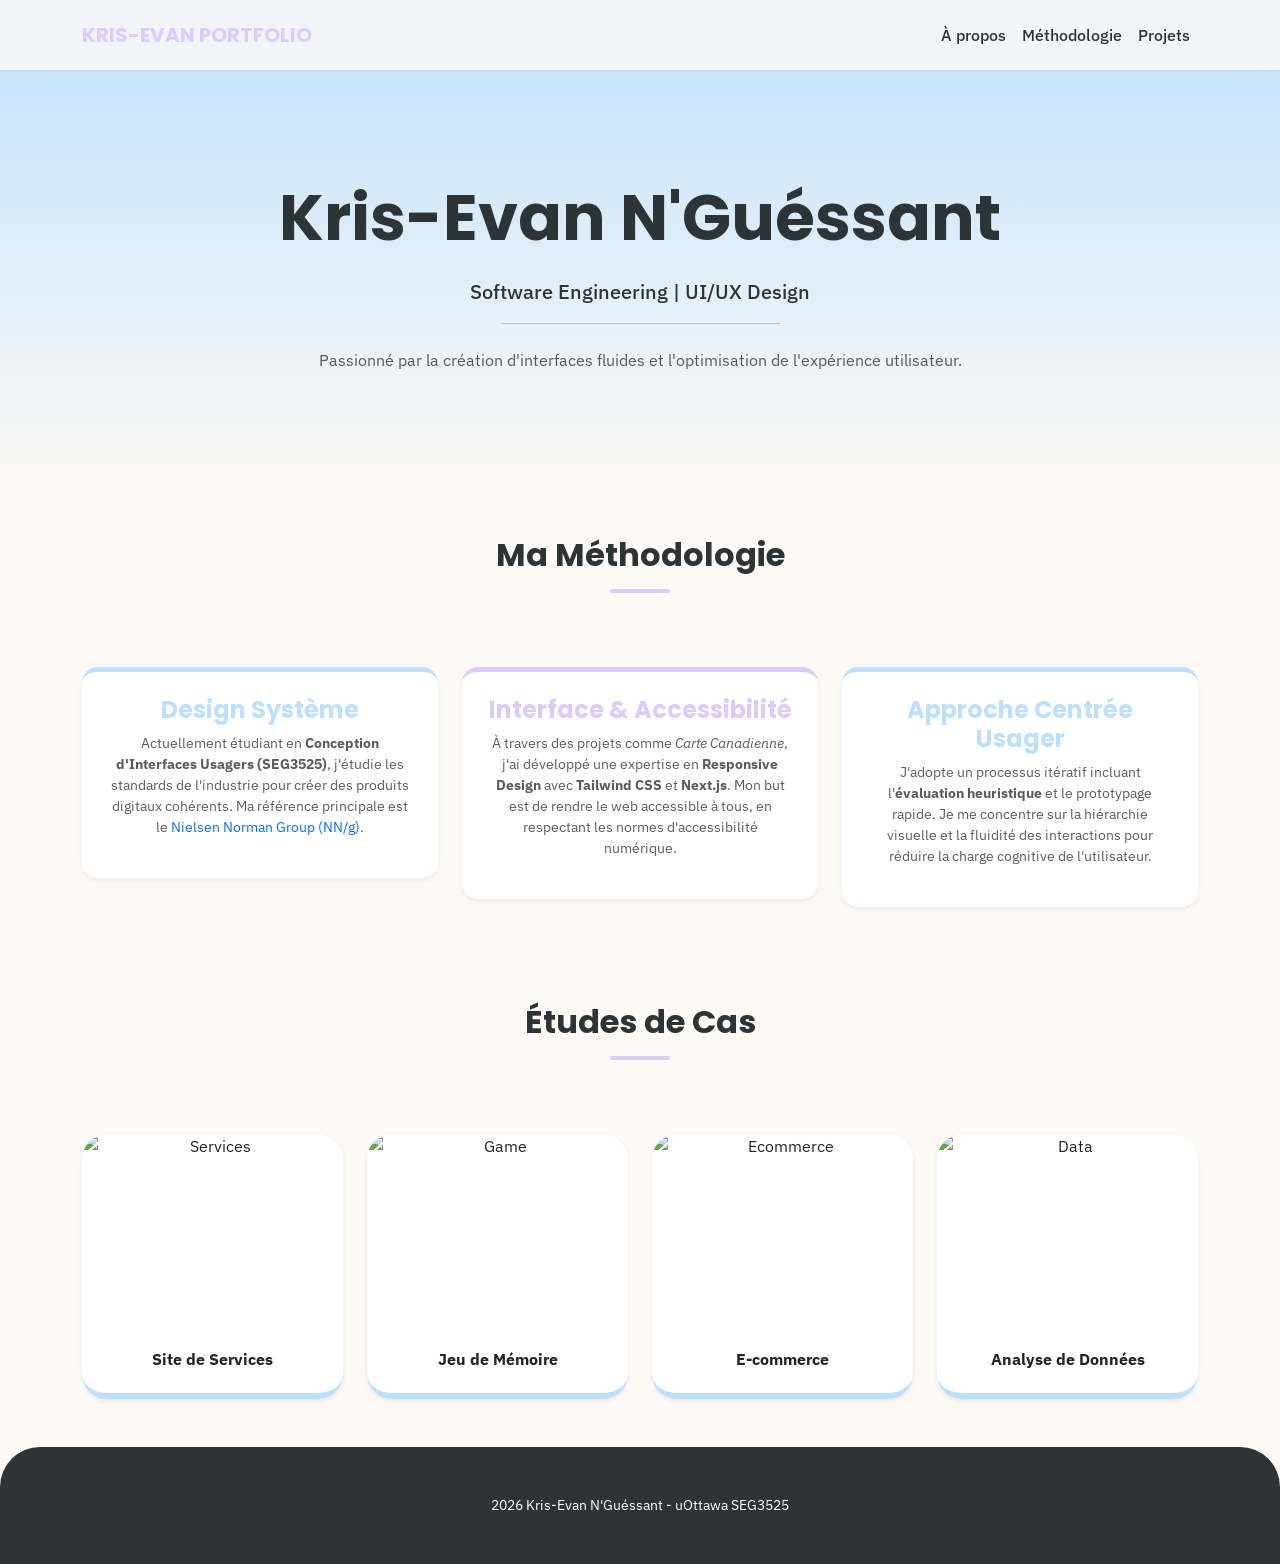
==== index.html @ 9f9148ad "Version finale du portfolio" ====
<!DOCTYPE html>
<html lang="fr">
<head>
    <meta charset="UTF-8">
    <meta name="viewport" content="width=device-width, initial-scale=1.0">
    <title>Portfolio - Kris-Evan</title>
    <link href="https://cdn.jsdelivr.net/npm/bootstrap@5.3.0/dist/css/bootstrap.min.css" rel="stylesheet">
    <link rel="stylesheet" href="style.css">
    <link href="https://fonts.googleapis.com/css2?family=IBM+Plex+Sans:wght@300;400;600&display=swap" rel="stylesheet">
</head>
<body>

    <nav class="navbar navbar-expand-lg fixed-top">
        <div class="container">
            <a class="navbar-brand fw-bold" href="#" style="color: var(--pastel-violet);">KRIS-EVAN PORTFOLIO</a>
            <div class="navbar-nav ms-auto">
                <a class="nav-link" href="#about">À propos</a>
                <a class="nav-link" href="#work">Méthodologie</a>
                <a class="nav-link" href="#projects">Projets</a>
            </div>
        </div>
    </nav>

    <!-- MWA :3 -->
    <header id="about" class="hero text-center">
        <div class="container reveal">
            <h1 class="display-3 fw-bold">Kris-Evan N'Guéssant</h1>
            <p class="lead fw-medium">Software Engineering | UI/UX Design</p>
            <hr class="w-25 mx-auto">
            <p class="mt-4 px-md-5 text-muted">Passionné par la création d'interfaces fluides et l'optimisation de l'expérience utilisateur.</p>
        </div>
    </header>

    <!-- PARTIE METHODOLOGIE :3 -->
    <section id="work" class="py-5">
        <div class="container text-center">
            <h2 class="section-title reveal">Ma Méthodologie</h2>
            <div class="row mt-5 g-4">
                <div class="col-md-4 reveal">
                    <div class="p-4 rounded-4 shadow-sm bg-white border-top border-5" style="border-color: var(--baby-blue) !important;">
                        <h4 class="fw-bold" style="color: var(--baby-blue);">Design Système</h4>
                        <p class="text-muted small"> Actuellement étudiant en <strong>Conception d'Interfaces Usagers (SEG3525)</strong>, j'étudie les standards de l'industrie pour créer des produits digitaux cohérents. Ma référence principale est le <a href="https://www.nngroup.com/" target="_blank" class="text-decoration-none">Nielsen Norman Group (NN/g)</a>. </p>
                    </div>
                </div>
                <div class="col-md-4 reveal">
                    <div class="p-4 rounded-4 shadow-sm bg-white border-top border-5" style="border-color: var(--pastel-violet) !important;">
                        <h4 class="fw-bold" style="color: var(--pastel-violet);">Interface & Accessibilité</h4>
                        <p class="text-muted small">À travers des projets comme <em>Carte Canadienne</em>, j'ai développé une expertise en <strong>Responsive Design</strong> avec <strong>Tailwind CSS</strong> et <strong>Next.js</strong>. Mon but est de rendre le web accessible à tous, en respectant les normes d'accessibilité numérique. </p>
                    </div>
                </div>
                <div class="col-md-4 reveal">
                    <div class="p-4 rounded-4 shadow-sm bg-white border-top border-5" style="border-color: var(--baby-blue) !important;">
                        <h4 class="fw-bold" style="color: var(--baby-blue);">Approche Centrée Usager</h4>
                        <p class="text-muted small">J'adopte un processus itératif incluant l'<strong>évaluation heuristique</strong> et le prototypage rapide. Je me concentre sur la hiérarchie visuelle et la fluidité des interactions pour réduire la charge cognitive de l'utilisateur. </p>
                    </div>
                </div>
            </div>
        </div>
    </section>
    
    <!-- PARTIE PROJETS :3 -->
    <section id="projects" class="py-5">
        <div class="container text-center">
            <h2 class="section-title reveal">Études de Cas </h2>
            <div class="row g-4 mt-4">
                <!-- Les 4 cartes originales -->
                <div class="col-md-6 col-lg-3 reveal">
                    <div class="card shadow-sm h-100">
                        <img src="https://images.unsplash.com/photo-1555066931-4365d14bab8c?w=400" class="card-img-top" alt="Services">
                        <div class="card-body"><h6 class="fw-bold">Site de Services</h6></div>
                        <a href="projet.html" class="stretched-link"></a>
                    </div>
                </div>
                <div class="col-md-6 col-lg-3 reveal">
                    <div class="card shadow-sm h-100">
                        <img src="https://images.unsplash.com/photo-1542831371-29b0f74f9713?w=400" class="card-img-top" alt="Game">
                        <div class="card-body"><h6 class="fw-bold">Jeu de Mémoire</h6></div>
                        <a href="projet.html" class="stretched-link"></a>
                    </div>
                </div>
                <div class="col-md-6 col-lg-3 reveal">
                    <div class="card shadow-sm h-100">
                        <img src="https://images.unsplash.com/photo-1472851294608-062f824d29cc?w=400" class="card-img-top" alt="Ecommerce">
                        <div class="card-body"><h6 class="fw-bold">E-commerce</h6></div>
                        <a href="projet.html" class="stretched-link"></a>
                    </div>
                </div>
                <div class="col-md-6 col-lg-3 reveal">
                    <div class="card shadow-sm h-100">
                        <img src="https://images.unsplash.com/photo-1460925895917-afdab827c52f?w=800" class="card-img-top" alt="Data">
                        <div class="card-body"><h6 class="fw-bold">Analyse de Données</h6></div>
                        <a href="projet.html" class="stretched-link"></a>
                    </div>
                </div>
            </div>
        </div>
    </section>

    <footer class="py-5 text-center">
        <p class="small mb-0"> 2026 Kris-Evan N'Guéssant - uOttawa SEG3525</p>
    </footer>

    <!-- SCRIPT APPLE :3 -->
    <script>
        const observer = new IntersectionObserver((entries) => {
            entries.forEach(entry => {
                if (entry.isIntersecting) {
                    entry.target.classList.add('active');
                }
            });
        }, { threshold: 0.1 });

        document.querySelectorAll('.reveal').forEach(el => observer.observe(el));
    </script>

    <script src="https://cdn.jsdelivr.net/npm/bootstrap@5.3.0/dist/js/bootstrap.bundle.min.js"></script>
</body>
</html>
---- style.css ----
/* --- 1. Importation des polices (Ajout IBM Plex) --- */
@import url('https://fonts.googleapis.com/css2?family=IBM+Plex+Sans:wght@400;600&family=Poppins:wght@700&family=Inter:wght@400;500&display=swap');

:root {
    --bg-beige: #fdfaf5;       
    --baby-blue: #bde0fe;      
    --pastel-violet: #decaff;   
    --text-dark: #2d3436;
    --white: #ffffff;
}

/* Base & Scroll Apple */
html {
    scroll-behavior: smooth;
}

body {
    font-family: 'IBM Plex Sans', sans-serif;
    background-color: var(--bg-beige);
    color: var(--text-dark);
    overflow-x: hidden;
}

h1, h2, h3, h4, .navbar-brand {
    font-family: 'Poppins', sans-serif;
    font-weight: 700;
}

/* ANIMATION REVEAL */
.reveal {
    opacity: 0;
    transform: translateY(40px);
    transition: all 0.9s cubic-bezier(0.16, 1, 0.3, 1);
}

.reveal.active {
    opacity: 1;
    transform: translateY(0);
}

/* Barre de Navigation */
.navbar {
    background-color: rgba(253, 250, 245, 0.8) !important;
    backdrop-filter: blur(15px); 
    border-bottom: 2px solid var(--baby-blue);
    padding: 15px 0; 
}

.nav-link {
    color: var(--text-dark) !important;
    font-weight: 500;
    transition: 0.3s;
}

.nav-link:hover {
    color: var(--pastel-violet) !important;
}

/* Section Hero */
.hero {
    padding: 180px 0 100px;
    background: linear-gradient(180deg, var(--baby-blue) 0%, var(--bg-beige) 100%);
}

.hero h1 {
    font-size: 4rem;
    margin-bottom: 20px;
}

hr.bg-primary {
    background-color: var(--pastel-violet) !important;
    height: 4px;
    opacity: 1;
    border-radius: 10px;
}

/* Section Travail */
.section-title {
    color: var(--text-dark);
    margin-bottom: 50px;
    position: relative;
}

.section-title::after {
    content: '';
    display: block;
    width: 60px;
    height: 4px;
    background: var(--pastel-violet);
    margin: 15px auto 0;
    border-radius: 10px;
}

/* Cartes */
.card {
    border: none;
    border-radius: 25px; 
    background: var(--white);
    transition: all 0.5s cubic-bezier(0.16, 1, 0.3, 1);
    border-bottom: 6px solid var(--baby-blue); 
    overflow: hidden; /* Pour que les images ne dépassent pas des coins arrondis */
}

.card:hover {
    transform: scale(1.05);
    border-bottom-color: var(--pastel-violet); 
    box-shadow: 0 20px 40px rgba(189, 224, 254, 0.4) !important;
}

.card-img-top {
    border-radius: 25px 25px 0 0;
    height: 200px;
    object-fit: cover;
}

/* Footer */
footer {
    background-color: var(--text-dark);
    color: var(--white);
    border-radius: 40px 40px 0 0;
}
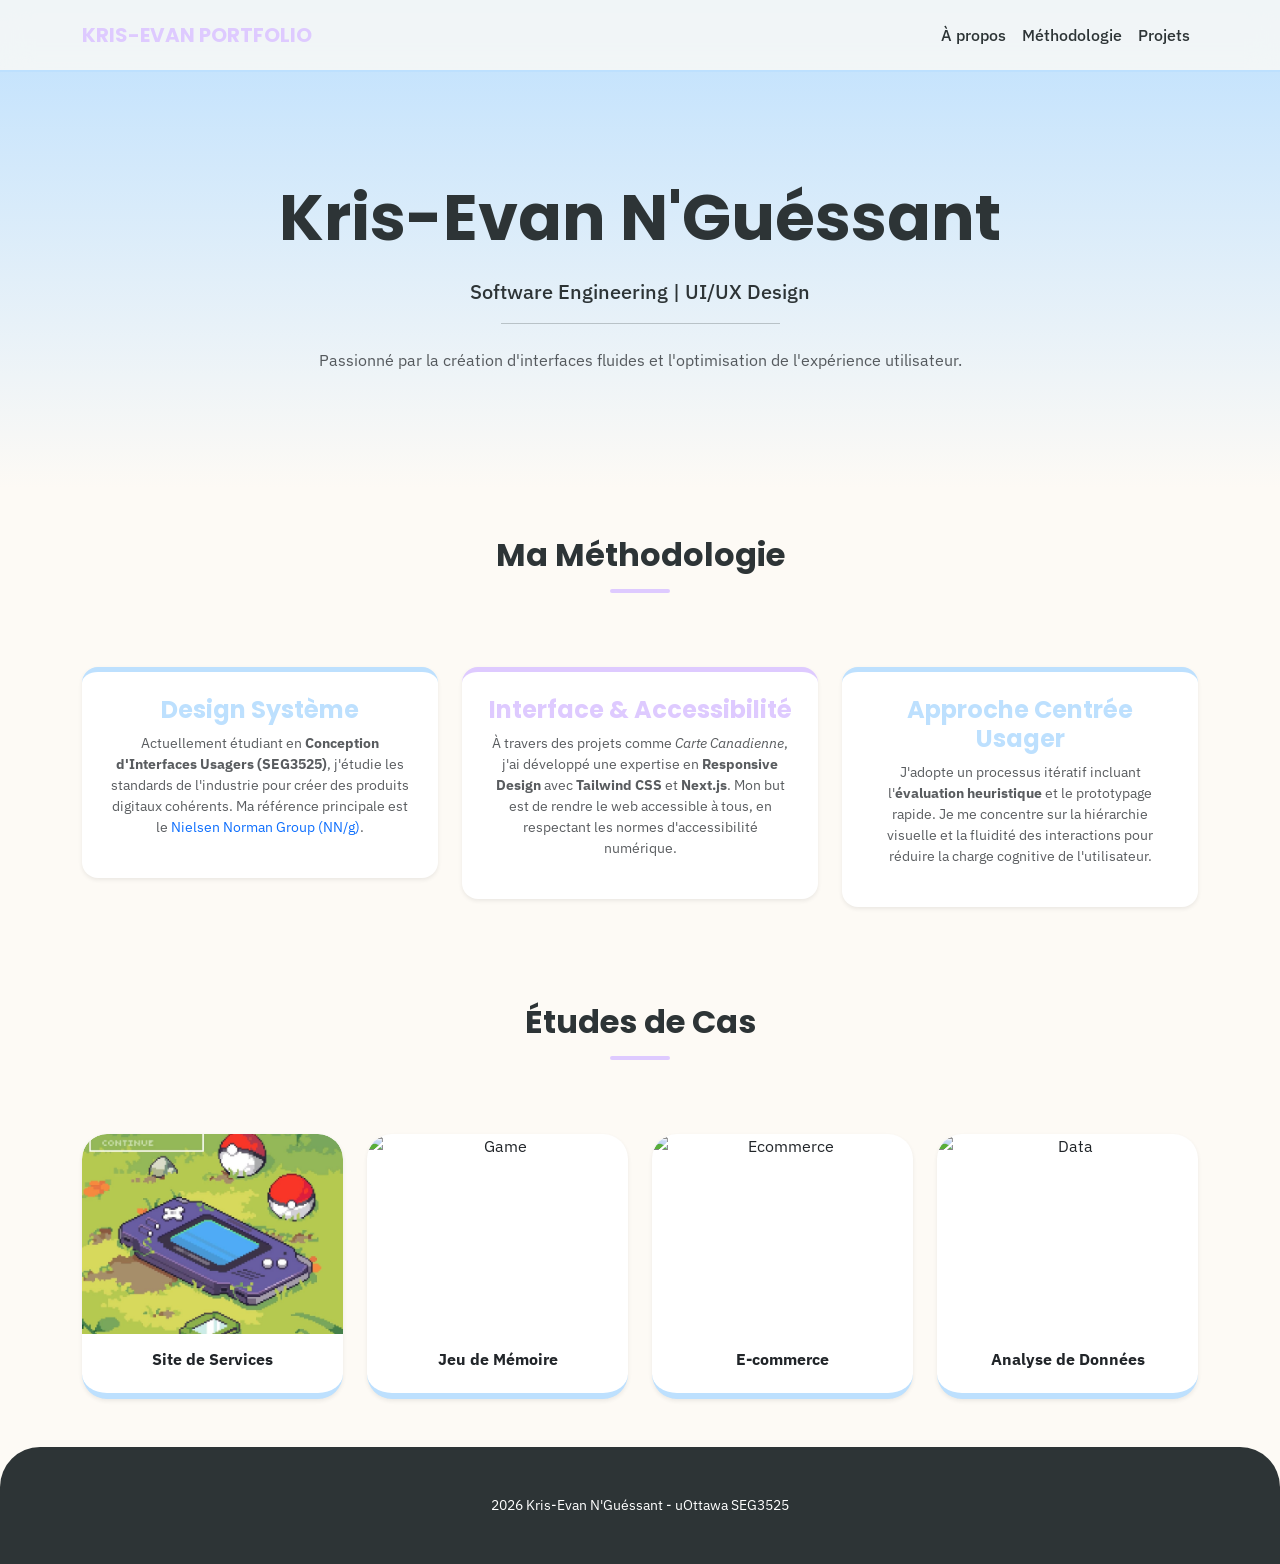
==== commit 17bbd26d: "modif suivant le devoir 2" ====
--- a/index.html
+++ b/index.html
@@ -10,6 +10,7 @@
 </head>
 <body>
 
+     <!-- barre du haut -->
     <nav class="navbar navbar-expand-lg fixed-top">
         <div class="container">
             <a class="navbar-brand fw-bold" href="#" style="color: var(--pastel-violet);">KRIS-EVAN PORTFOLIO</a>
@@ -66,9 +67,9 @@
                 <!-- Les 4 cartes originales -->
                 <div class="col-md-6 col-lg-3 reveal">
                     <div class="card shadow-sm h-100">
-                        <img src="https://images.unsplash.com/photo-1555066931-4365d14bab8c?w=400" class="card-img-top" alt="Services">
+                        <img src="image2.jpeg" class="card-img-top" alt="Services">
                         <div class="card-body"><h6 class="fw-bold">Site de Services</h6></div>
-                        <a href="projet.html" class="stretched-link"></a>
+                        <a href="https://whitebloodhub.netlify.app/" class="stretched-link"></a>
                     </div>
                 </div>
                 <div class="col-md-6 col-lg-3 reveal">
--- a/style.css
+++ b/style.css
@@ -113,6 +113,11 @@
     object-fit: cover;
 }
 
+.method-card p {
+    font-size: 1.05rem; 
+    line-height: 1.6;   
+}
+
 /* Footer */
 footer {
     background-color: var(--text-dark);
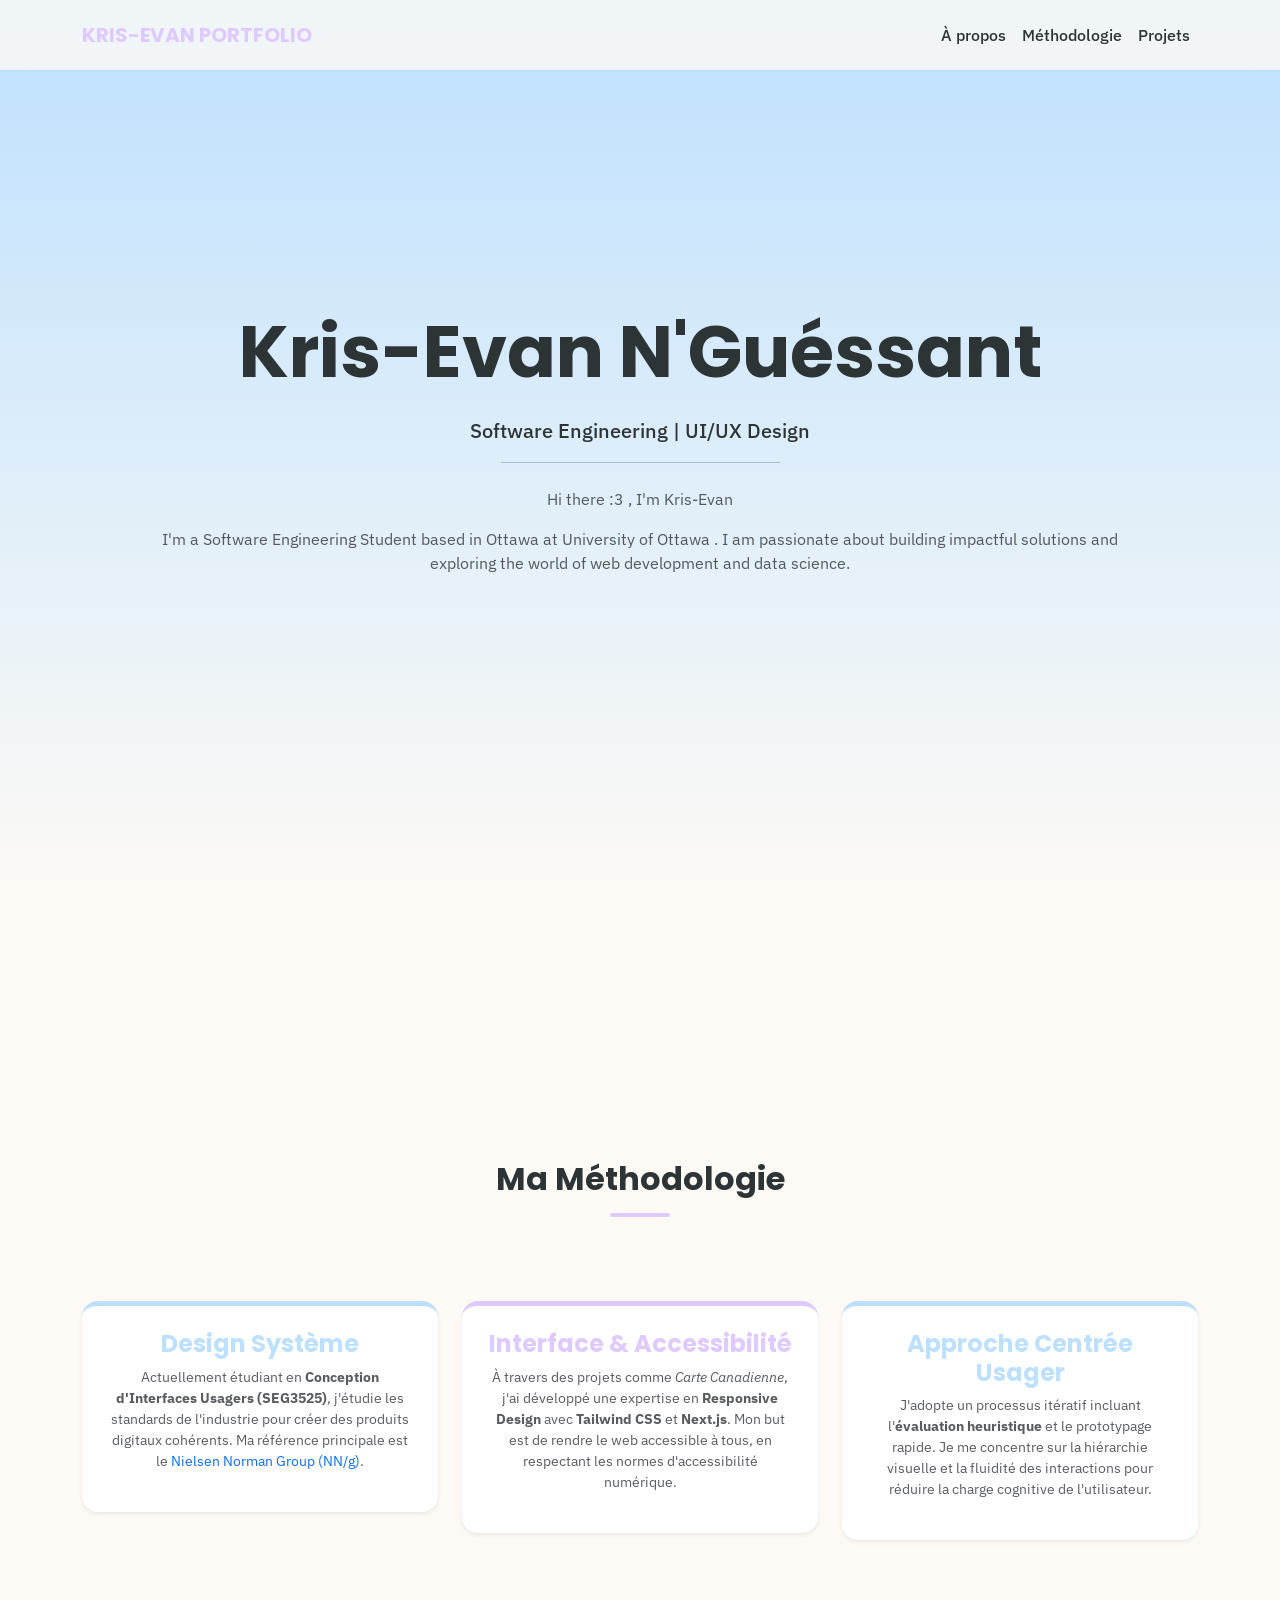
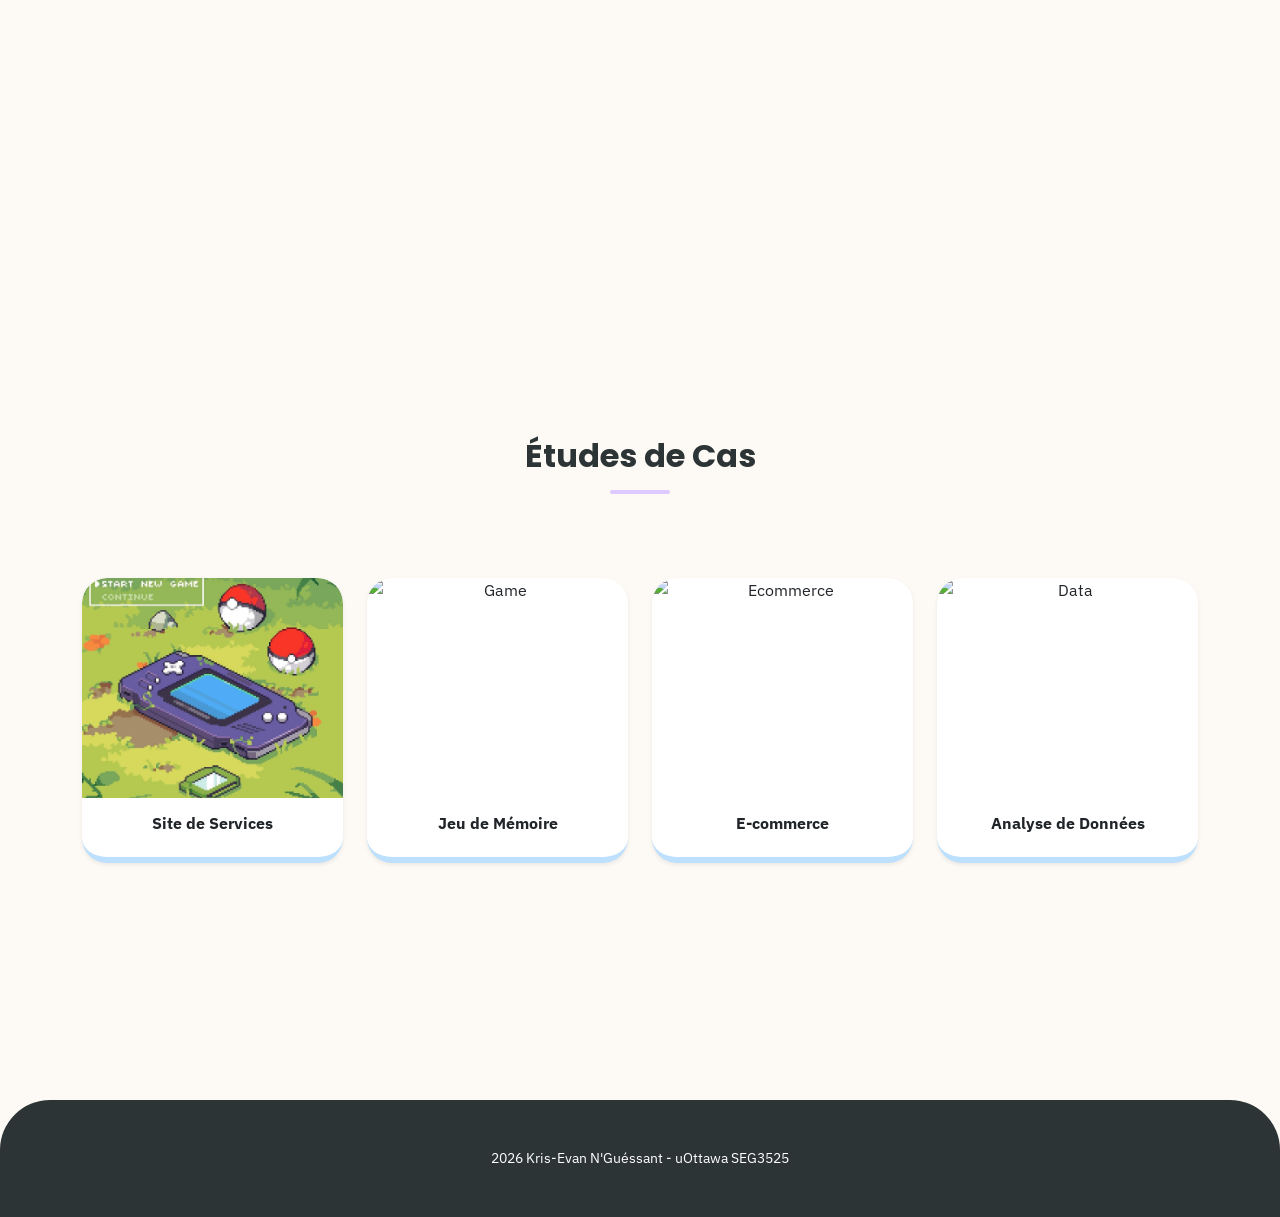
==== commit b7539eb7: "modif retroaction" ====
--- a/index.html
+++ b/index.html
@@ -28,7 +28,8 @@
             <h1 class="display-3 fw-bold">Kris-Evan N'Guéssant</h1>
             <p class="lead fw-medium">Software Engineering | UI/UX Design</p>
             <hr class="w-25 mx-auto">
-            <p class="mt-4 px-md-5 text-muted">Passionné par la création d'interfaces fluides et l'optimisation de l'expérience utilisateur.</p>
+            <p class="mt-4 px-md-5 text-muted">Hi there :3 , I'm Kris-Evan </p>
+            <p class="mt-2 px-md-5 text-muted">I'm a Software Engineering Student based in Ottawa at University of Ottawa . I am passionate about building impactful solutions and exploring the world of web development and data science.</p>
         </div>
     </header>
 
--- a/style.css
+++ b/style.css
@@ -1,4 +1,4 @@
-/* --- 1. Importation des polices (Ajout IBM Plex) --- */
+/* --- 1. Importation des polices --- */
 @import url('https://fonts.googleapis.com/css2?family=IBM+Plex+Sans:wght@400;600&family=Poppins:wght@700&family=Inter:wght@400;500&display=swap');
 
 :root {
@@ -19,6 +19,7 @@
     background-color: var(--bg-beige);
     color: var(--text-dark);
     overflow-x: hidden;
+    margin: 0;
 }
 
 h1, h2, h3, h4, .navbar-brand {
@@ -26,7 +27,7 @@
     font-weight: 700;
 }
 
-/* ANIMATION REVEAL */
+/* --- ANIMATION REVEAL (Apple Style) --- */
 .reveal {
     opacity: 0;
     transform: translateY(40px);
@@ -38,12 +39,13 @@
     transform: translateY(0);
 }
 
-/* Barre de Navigation */
+/* --- Barre de Navigation --- */
 .navbar {
     background-color: rgba(253, 250, 245, 0.8) !important;
     backdrop-filter: blur(15px); 
     border-bottom: 2px solid var(--baby-blue);
-    padding: 15px 0; 
+    padding: 15px 0;
+    z-index: 1000;
 }
 
 .nav-link {
@@ -56,14 +58,26 @@
     color: var(--pastel-violet) !important;
 }
 
-/* Section Hero */
-.hero {
-    padding: 180px 0 100px;
+/* --- LOGIQUE DE SECTIONS PLEIN ÉCRAN (100vh) --- */
+header.hero, 
+section#work, 
+section#projects {
+    min-height: 100vh;      
+    display: flex;
+    flex-direction: column;
+    justify-content: center; 
+    align-items: center;     
+    padding: 100px 20px;     
+    text-align: center;
+}
+
+/* --- Section Hero Spécifique --- */
+header.hero {
     background: linear-gradient(180deg, var(--baby-blue) 0%, var(--bg-beige) 100%);
 }
 
-.hero h1 {
-    font-size: 4rem;
+header.hero h1 {
+    font-size: 4.5rem;
     margin-bottom: 20px;
 }
 
@@ -72,12 +86,14 @@
     height: 4px;
     opacity: 1;
     border-radius: 10px;
+    width: 100px;
+    margin: 20px auto;
 }
 
-/* Section Travail */
+/* --- Section Titres --- */
 .section-title {
     color: var(--text-dark);
-    margin-bottom: 50px;
+    margin-bottom: 60px;
     position: relative;
 }
 
@@ -91,36 +107,39 @@
     border-radius: 10px;
 }
 
-/* Cartes */
-.card {
+/* --- Cartes (Méthodologie & Projets) --- */
+.card, .method-card {
     border: none;
     border-radius: 25px; 
     background: var(--white);
     transition: all 0.5s cubic-bezier(0.16, 1, 0.3, 1);
     border-bottom: 6px solid var(--baby-blue); 
-    overflow: hidden; /* Pour que les images ne dépassent pas des coins arrondis */
+    overflow: hidden;
+    height: 100%;
 }
 
-.card:hover {
-    transform: scale(1.05);
+.card:hover, .method-card:hover {
+    transform: scale(1.05) translateY(-10px);
     border-bottom-color: var(--pastel-violet); 
     box-shadow: 0 20px 40px rgba(189, 224, 254, 0.4) !important;
 }
 
 .card-img-top {
     border-radius: 25px 25px 0 0;
-    height: 200px;
+    height: 220px;
     object-fit: cover;
 }
 
 .method-card p {
-    font-size: 1.05rem; 
-    line-height: 1.6;   
+    font-size: 1.1rem; 
+    line-height: 1.7;   
+    padding: 10px;
 }
 
-/* Footer */
+/* --- Footer --- */
 footer {
     background-color: var(--text-dark);
     color: var(--white);
-    border-radius: 40px 40px 0 0;
+    padding: 60px 0;
+    border-radius: 50px 50px 0 0;
 }
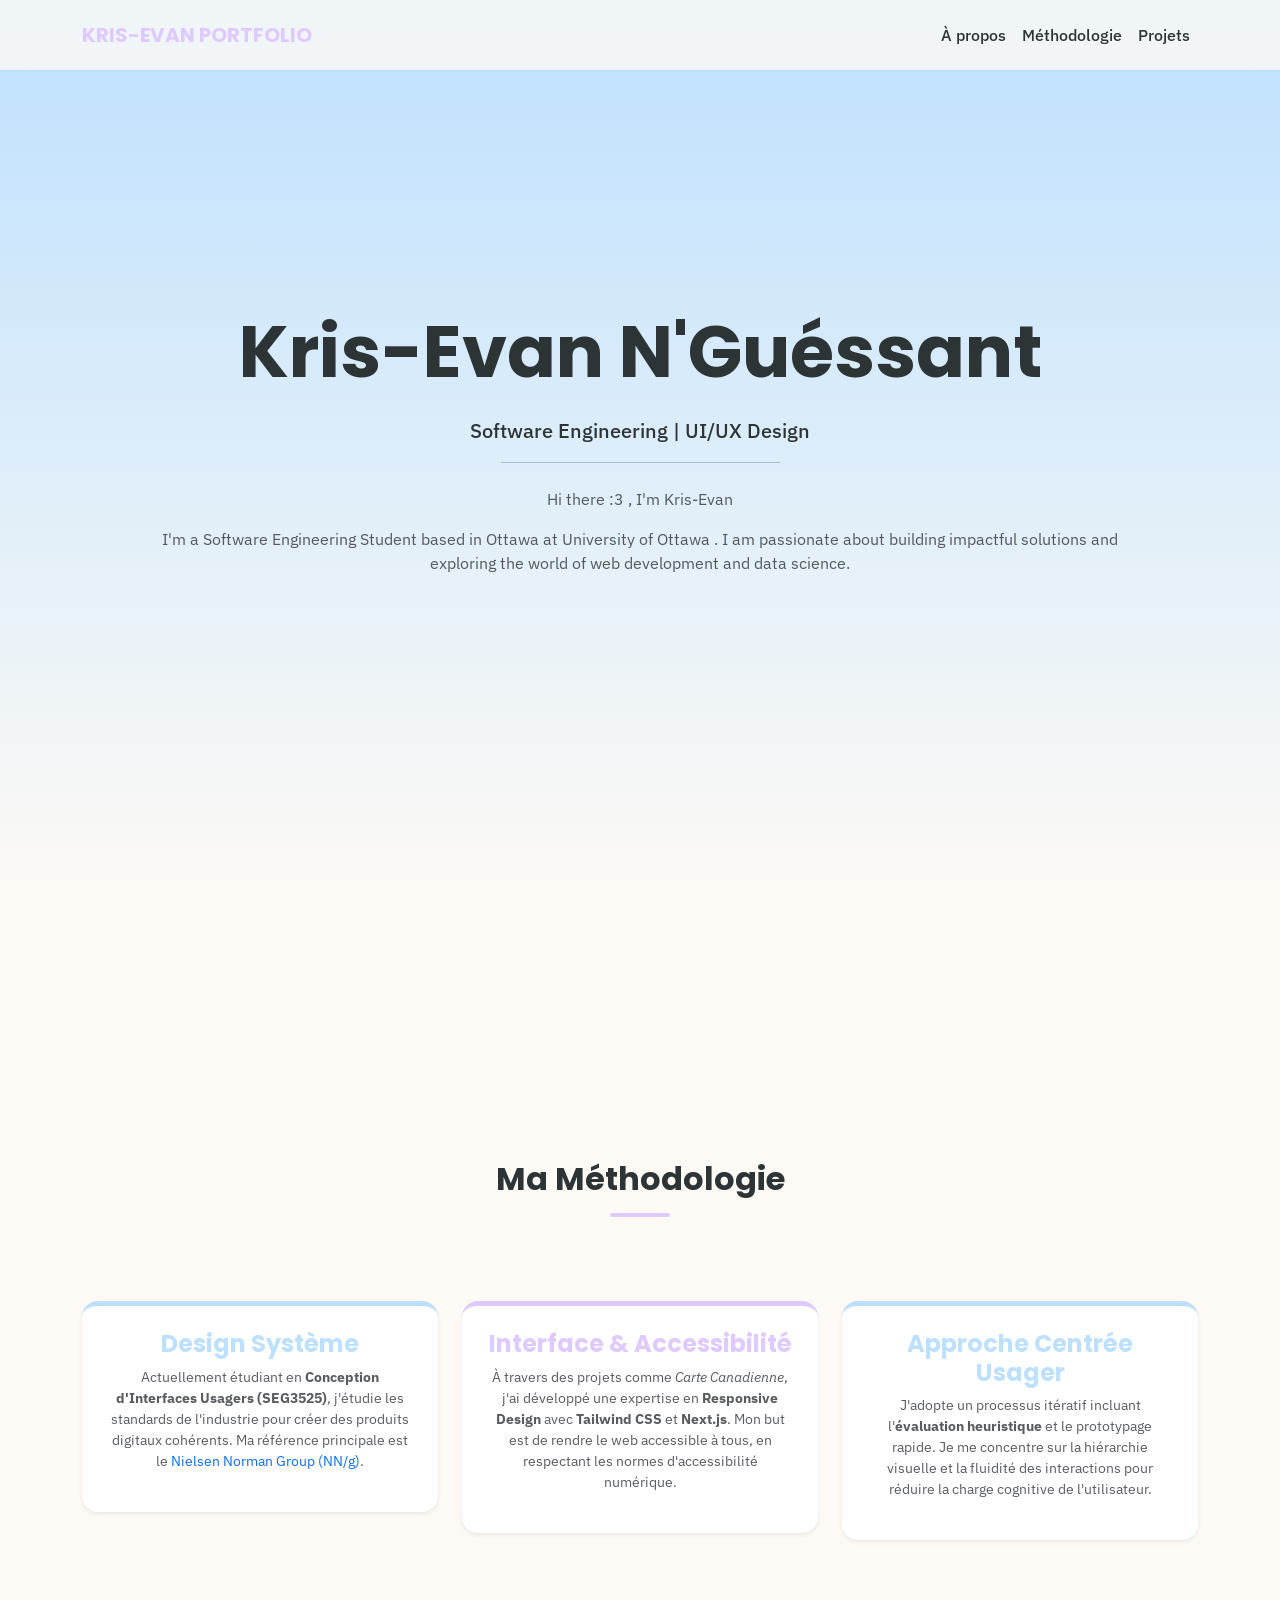
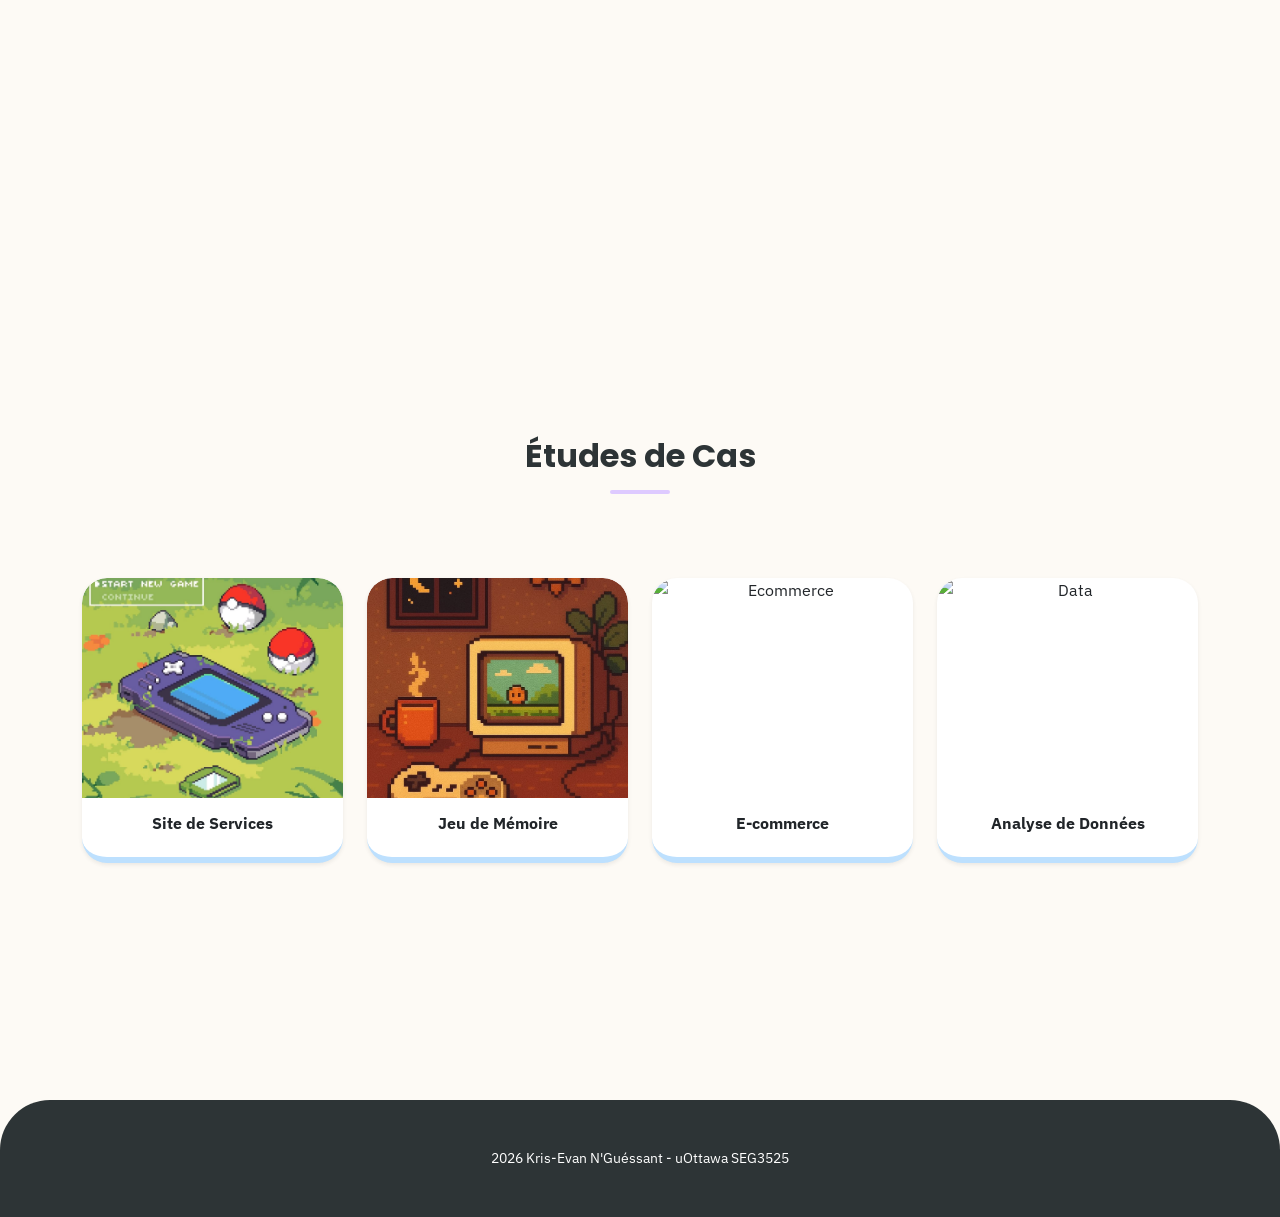
==== commit 8ae44cbc: "ajout de pixel quest!" ====
--- a/index.html
+++ b/index.html
@@ -75,9 +75,9 @@
                 </div>
                 <div class="col-md-6 col-lg-3 reveal">
                     <div class="card shadow-sm h-100">
-                        <img src="https://images.unsplash.com/photo-1542831371-29b0f74f9713?w=400" class="card-img-top" alt="Game">
+                        <img src="image.3.jpeg" class="card-img-top" alt="Game">
                         <div class="card-body"><h6 class="fw-bold">Jeu de Mémoire</h6></div>
-                        <a href="projet.html" class="stretched-link"></a>
+                        <a href="https://pixelmemoryquests.netlify.app/" class="stretched-link"></a>
                     </div>
                 </div>
                 <div class="col-md-6 col-lg-3 reveal">
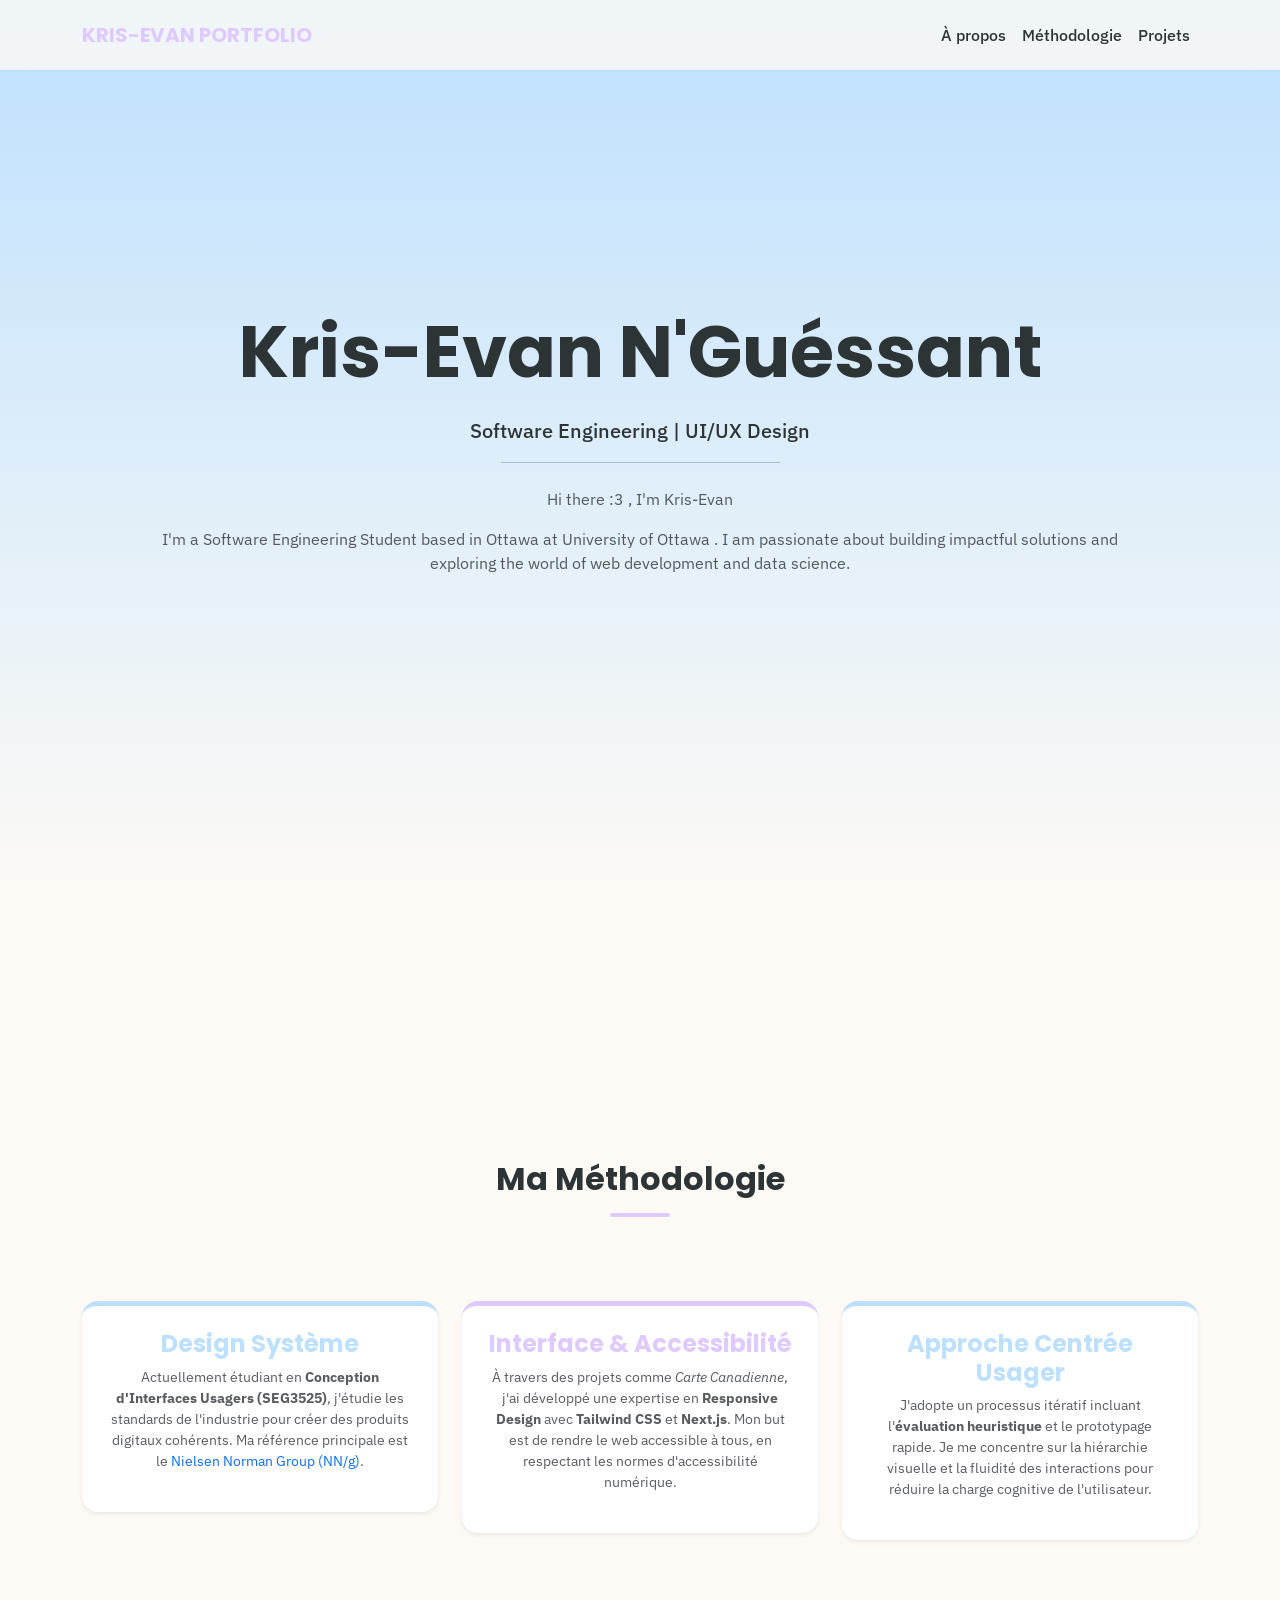
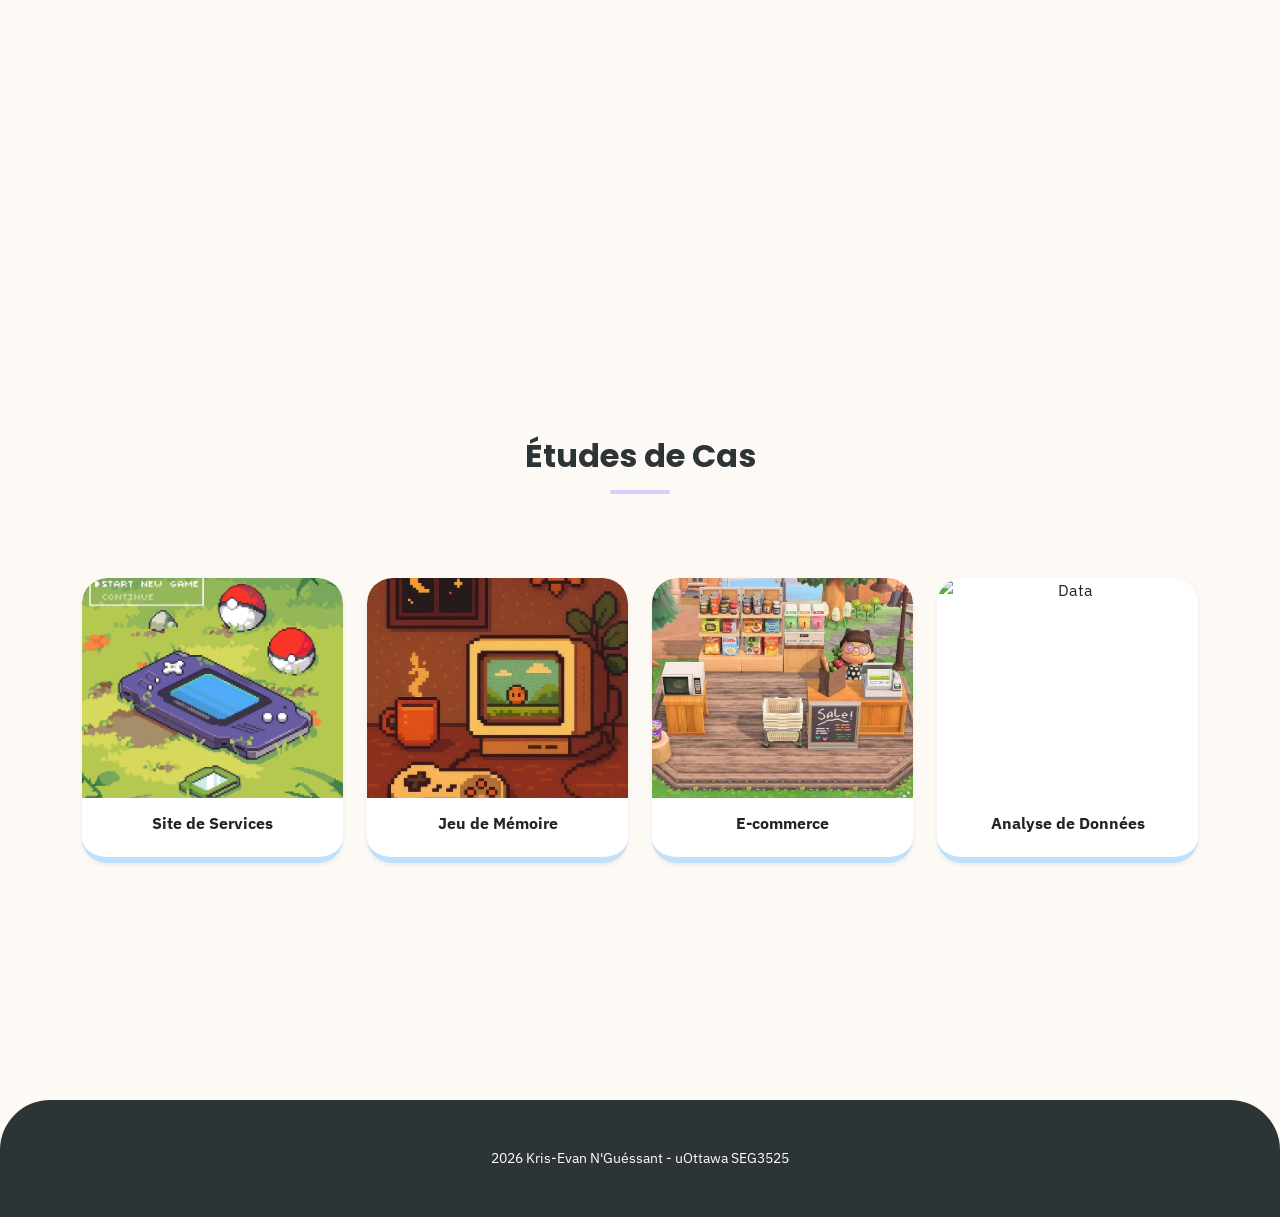
==== commit 7a761ce3: "ajout du site Ecommerce" ====
--- a/index.html
+++ b/index.html
@@ -82,9 +82,9 @@
                 </div>
                 <div class="col-md-6 col-lg-3 reveal">
                     <div class="card shadow-sm h-100">
-                        <img src="https://images.unsplash.com/photo-1472851294608-062f824d29cc?w=400" class="card-img-top" alt="Ecommerce">
+                        <img src="image4.jpeg" class="card-img-top" alt="Ecommerce">
                         <div class="card-body"><h6 class="fw-bold">E-commerce</h6></div>
-                        <a href="projet.html" class="stretched-link"></a>
+                        <a href="https://pixelislands.netlify.app/" class="stretched-link"></a>
                     </div>
                 </div>
                 <div class="col-md-6 col-lg-3 reveal">
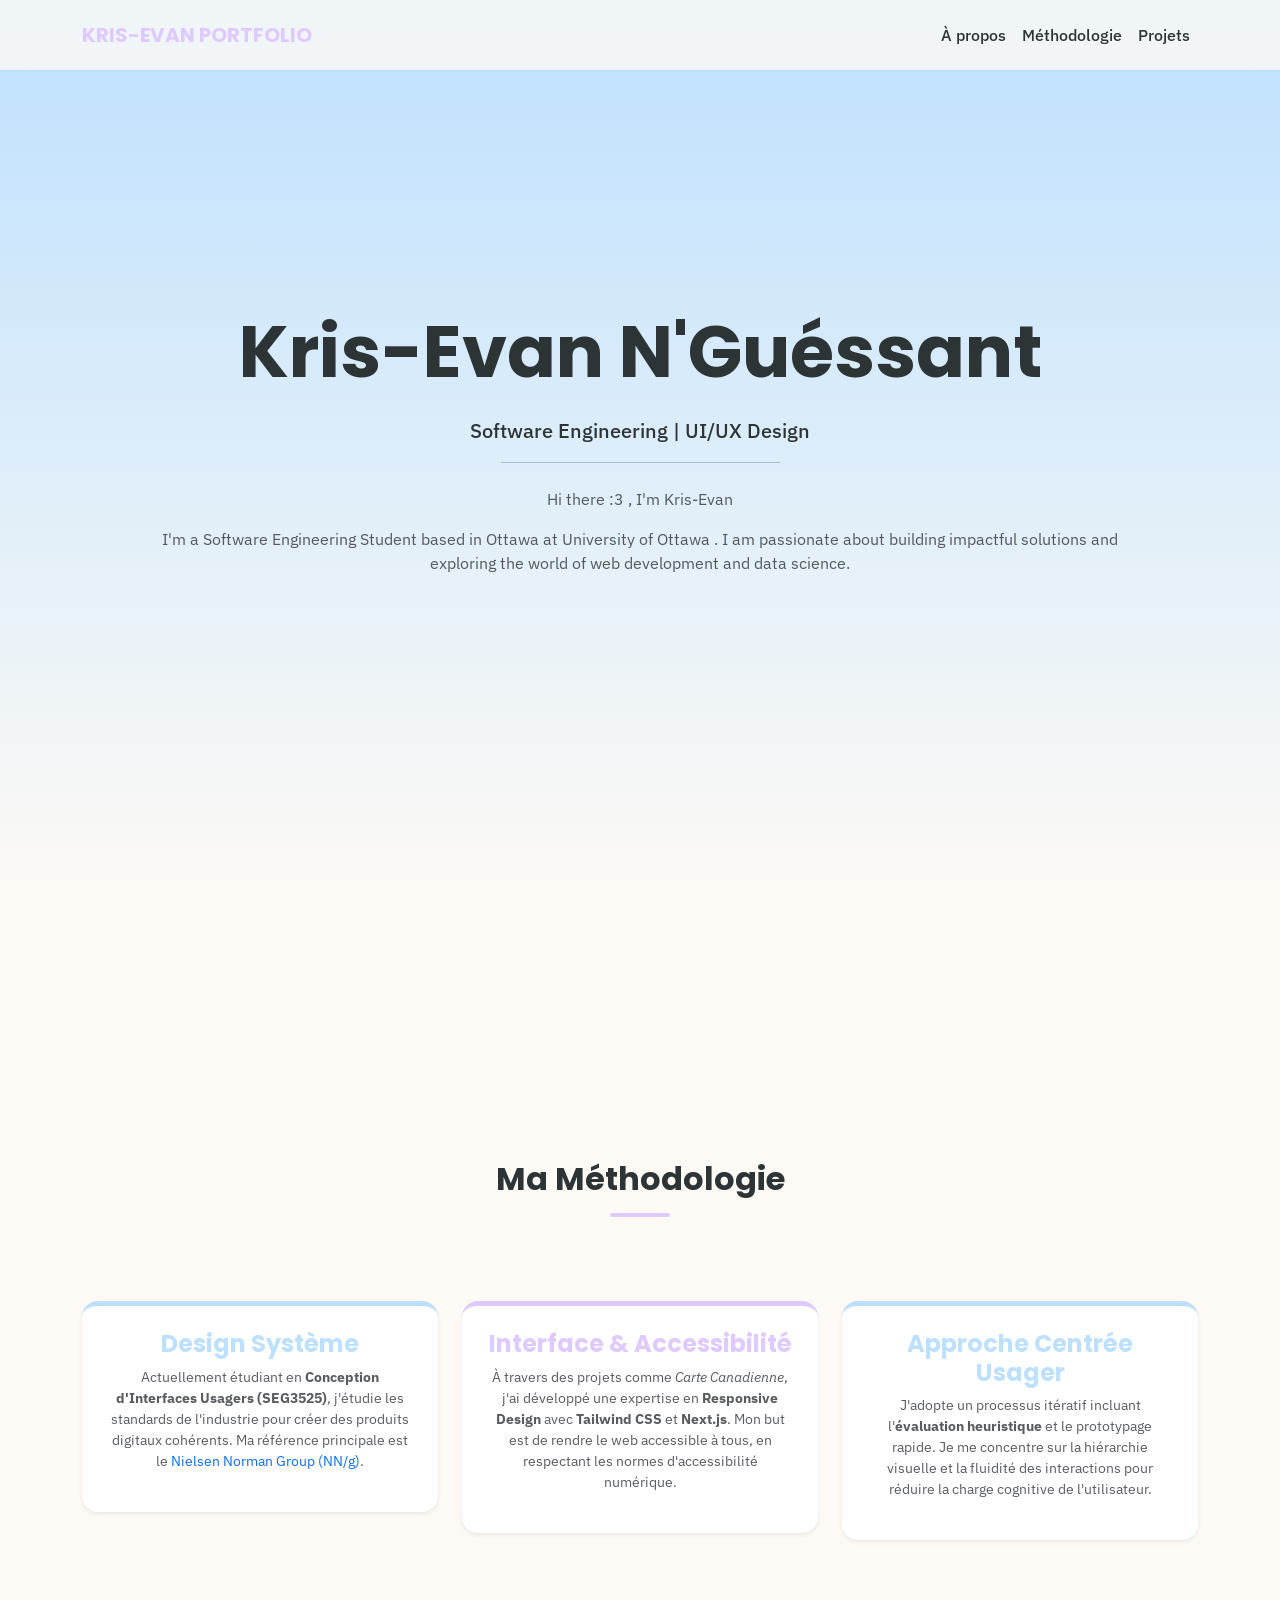
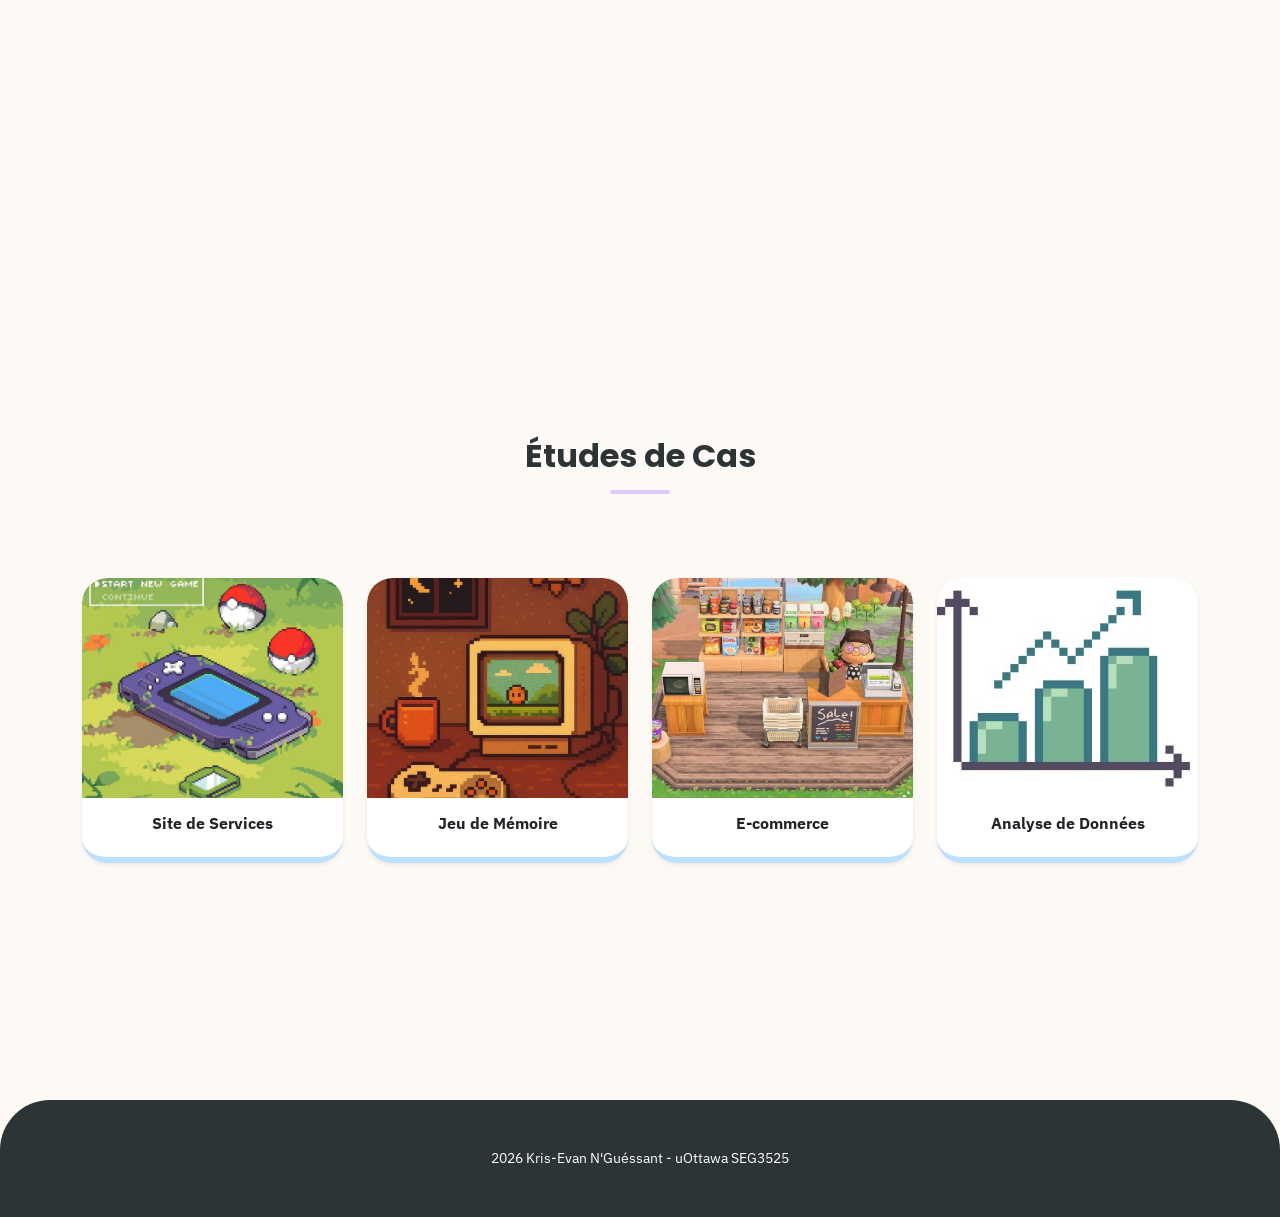
==== commit c5633da3: "added last projet photo and link" ====
--- a/index.html
+++ b/index.html
@@ -89,9 +89,9 @@
                 </div>
                 <div class="col-md-6 col-lg-3 reveal">
                     <div class="card shadow-sm h-100">
-                        <img src="https://images.unsplash.com/photo-1460925895917-afdab827c52f?w=800" class="card-img-top" alt="Data">
+                        <img src="image5.jpeg" class="card-img-top" alt="Data">
                         <div class="card-body"><h6 class="fw-bold">Analyse de Données</h6></div>
-                        <a href="projet.html" class="stretched-link"></a>
+                        <a href="https://pixeldataboard.netlify.app/" class="stretched-link"></a>
                     </div>
                 </div>
             </div>
